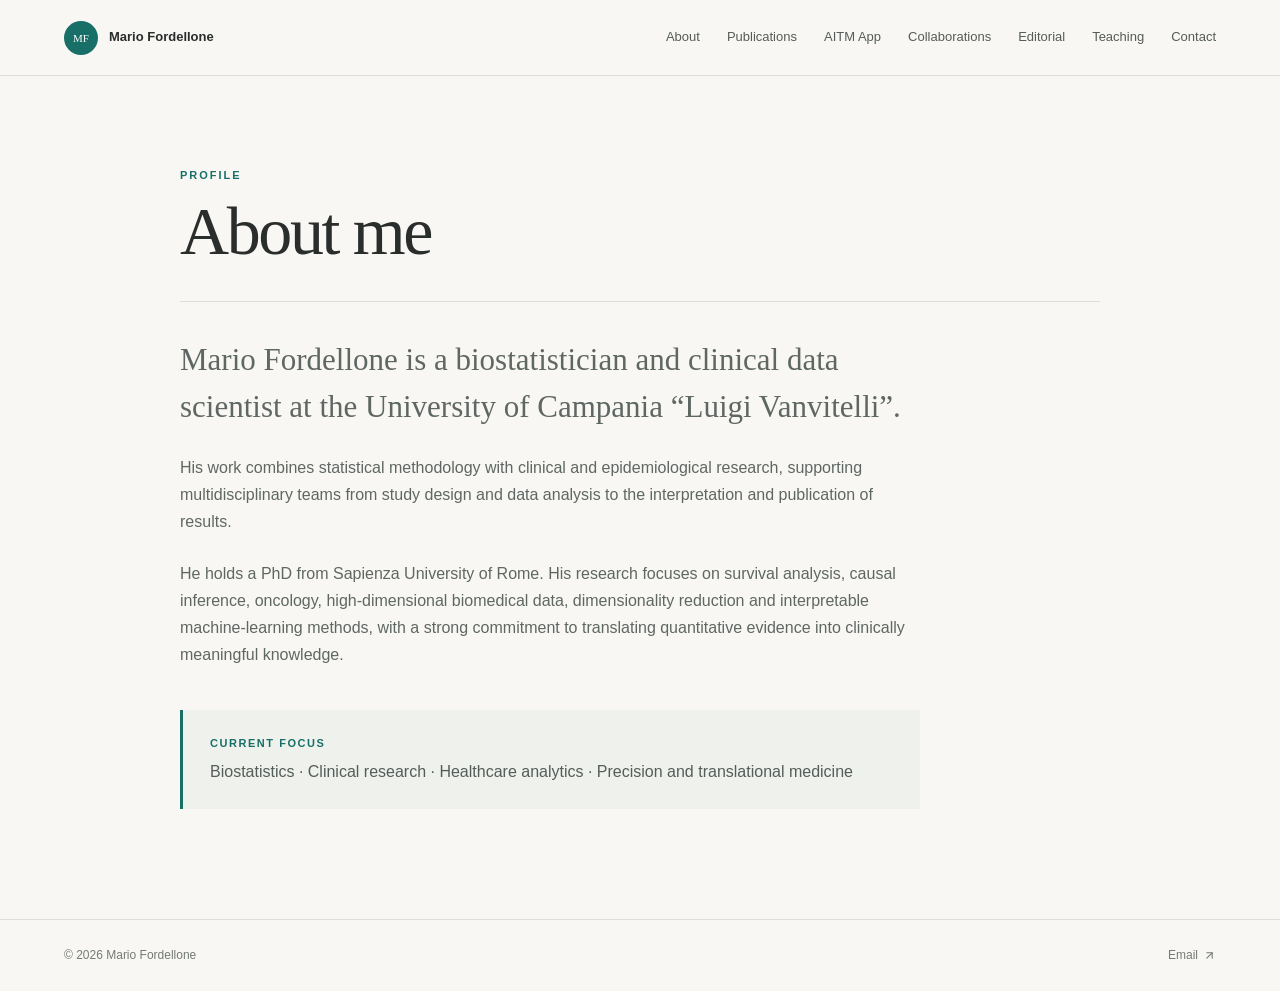
==== about/index.html @ cbd5fd4c "Add files via upload" ====
<!DOCTYPE html><html lang="en"><head><meta charSet="utf-8"/><meta name="viewport" content="width=device-width, initial-scale=1"/><link rel="stylesheet" href="/_next/static/css/index.Ow1RFTqH.css" data-precedence="vite-rsc/importer-resources"/><title>Mario Fordellone | Biostatistician</title><meta name="description" content="Academic profile of Mario Fordellone, biostatistician and researcher in clinical and biomedical data science."/><link rel="shortcut icon" href="/favicon.svg"/><link rel="icon" href="/favicon.svg"/>
</head><body class="antialiased"><main class="page-shell"><header class="site-header"><a href="/" class="mini-brand"><span>MF</span><strong>Mario Fordellone</strong></a><nav><a href="/about">About</a><a href="/publications">Publications</a><a href="/aitm">AITM App</a><a href="/collaborations">Collaborations</a><a href="/editorial">Editorial</a><a href="/teaching">Teaching</a><a href="/contact">Contact</a></nav></header><article class="content"><p class="kicker">Profile</p><h1>About me</h1><div class="prose"><p class="lead">Mario Fordellone is a biostatistician and clinical data scientist at the University of Campania “Luigi Vanvitelli”.</p><p>His work combines statistical methodology with clinical and epidemiological research, supporting multidisciplinary teams from study design and data analysis to the interpretation and publication of results.</p><p>He holds a PhD from Sapienza University of Rome. His research focuses on survival analysis, causal inference, oncology, high-dimensional biomedical data, dimensionality reduction and interpretable machine-learning methods, with a strong commitment to translating quantitative evidence into clinically meaningful knowledge.</p><aside class="note"><strong>Current focus</strong><span>Biostatistics · Clinical research · Healthcare analytics · Precision and translational medicine</span></aside></div></article><footer class="site-footer"><span>© 2026 Mario Fordellone</span><a href="mailto:mario.fordellone@unicampania.it">Email <svg xmlns="http://www.w3.org/2000/svg" width="13" height="13" viewBox="0 0 24 24" fill="none" stroke="currentColor" stroke-width="2" stroke-linecap="round" stroke-linejoin="round" class="lucide lucide-arrow-up-right" aria-hidden="true"><path d="M7 7h10v10"></path><path d="M7 17 17 7"></path></svg></a></footer></main></body></html>
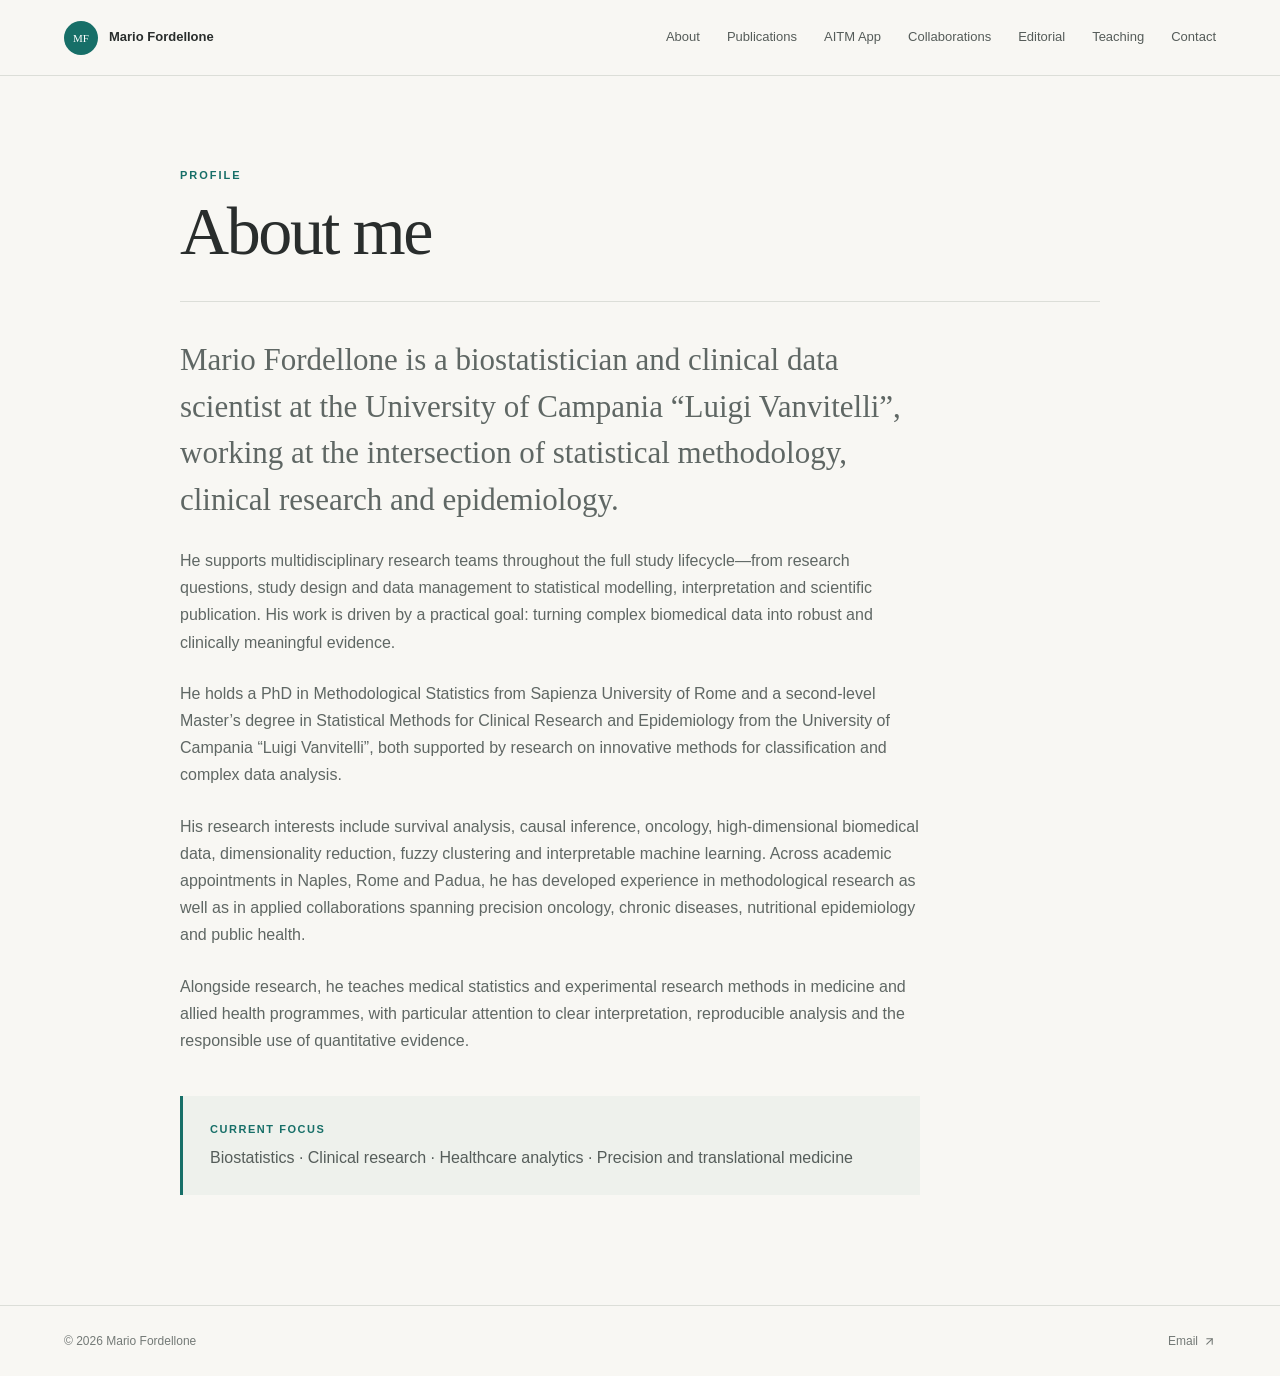
==== commit 8ee07fd1: "Add files via upload" ====
--- a/about/index.html
+++ b/about/index.html
@@ -1,2 +1,2 @@
 <!DOCTYPE html><html lang="en"><head><meta charSet="utf-8"/><meta name="viewport" content="width=device-width, initial-scale=1"/><link rel="stylesheet" href="/_next/static/css/index.Ow1RFTqH.css" data-precedence="vite-rsc/importer-resources"/><title>Mario Fordellone | Biostatistician</title><meta name="description" content="Academic profile of Mario Fordellone, biostatistician and researcher in clinical and biomedical data science."/><link rel="shortcut icon" href="/favicon.svg"/><link rel="icon" href="/favicon.svg"/>
-</head><body class="antialiased"><main class="page-shell"><header class="site-header"><a href="/" class="mini-brand"><span>MF</span><strong>Mario Fordellone</strong></a><nav><a href="/about">About</a><a href="/publications">Publications</a><a href="/aitm">AITM App</a><a href="/collaborations">Collaborations</a><a href="/editorial">Editorial</a><a href="/teaching">Teaching</a><a href="/contact">Contact</a></nav></header><article class="content"><p class="kicker">Profile</p><h1>About me</h1><div class="prose"><p class="lead">Mario Fordellone is a biostatistician and clinical data scientist at the University of Campania “Luigi Vanvitelli”.</p><p>His work combines statistical methodology with clinical and epidemiological research, supporting multidisciplinary teams from study design and data analysis to the interpretation and publication of results.</p><p>He holds a PhD from Sapienza University of Rome. His research focuses on survival analysis, causal inference, oncology, high-dimensional biomedical data, dimensionality reduction and interpretable machine-learning methods, with a strong commitment to translating quantitative evidence into clinically meaningful knowledge.</p><aside class="note"><strong>Current focus</strong><span>Biostatistics · Clinical research · Healthcare analytics · Precision and translational medicine</span></aside></div></article><footer class="site-footer"><span>© 2026 Mario Fordellone</span><a href="mailto:mario.fordellone@unicampania.it">Email <svg xmlns="http://www.w3.org/2000/svg" width="13" height="13" viewBox="0 0 24 24" fill="none" stroke="currentColor" stroke-width="2" stroke-linecap="round" stroke-linejoin="round" class="lucide lucide-arrow-up-right" aria-hidden="true"><path d="M7 7h10v10"></path><path d="M7 17 17 7"></path></svg></a></footer></main></body></html>+</head><body class="antialiased"><main class="page-shell"><header class="site-header"><a href="/" class="mini-brand"><span>MF</span><strong>Mario Fordellone</strong></a><nav><a href="/about">About</a><a href="/publications">Publications</a><a href="/aitm">AITM App</a><a href="/collaborations">Collaborations</a><a href="/editorial">Editorial</a><a href="/teaching">Teaching</a><a href="/contact">Contact</a></nav></header><article class="content"><p class="kicker">Profile</p><h1>About me</h1><div class="prose"><p class="lead">Mario Fordellone is a biostatistician and clinical data scientist at the University of Campania “Luigi Vanvitelli”, working at the intersection of statistical methodology, clinical research and epidemiology.</p><p>He supports multidisciplinary research teams throughout the full study lifecycle—from research questions, study design and data management to statistical modelling, interpretation and scientific publication. His work is driven by a practical goal: turning complex biomedical data into robust and clinically meaningful evidence.</p><p>He holds a PhD in Methodological Statistics from Sapienza University of Rome and a second-level Master’s degree in Statistical Methods for Clinical Research and Epidemiology from the University of Campania “Luigi Vanvitelli”, both supported by research on innovative methods for classification and complex data analysis.</p><p>His research interests include survival analysis, causal inference, oncology, high-dimensional biomedical data, dimensionality reduction, fuzzy clustering and interpretable machine learning. Across academic appointments in Naples, Rome and Padua, he has developed experience in methodological research as well as in applied collaborations spanning precision oncology, chronic diseases, nutritional epidemiology and public health.</p><p>Alongside research, he teaches medical statistics and experimental research methods in medicine and allied health programmes, with particular attention to clear interpretation, reproducible analysis and the responsible use of quantitative evidence.</p><aside class="note"><strong>Current focus</strong><span>Biostatistics · Clinical research · Healthcare analytics · Precision and translational medicine</span></aside></div></article><footer class="site-footer"><span>© 2026 Mario Fordellone</span><a href="mailto:mario.fordellone@unicampania.it">Email <svg xmlns="http://www.w3.org/2000/svg" width="13" height="13" viewBox="0 0 24 24" fill="none" stroke="currentColor" stroke-width="2" stroke-linecap="round" stroke-linejoin="round" class="lucide lucide-arrow-up-right" aria-hidden="true"><path d="M7 7h10v10"></path><path d="M7 17 17 7"></path></svg></a></footer></main></body></html>
